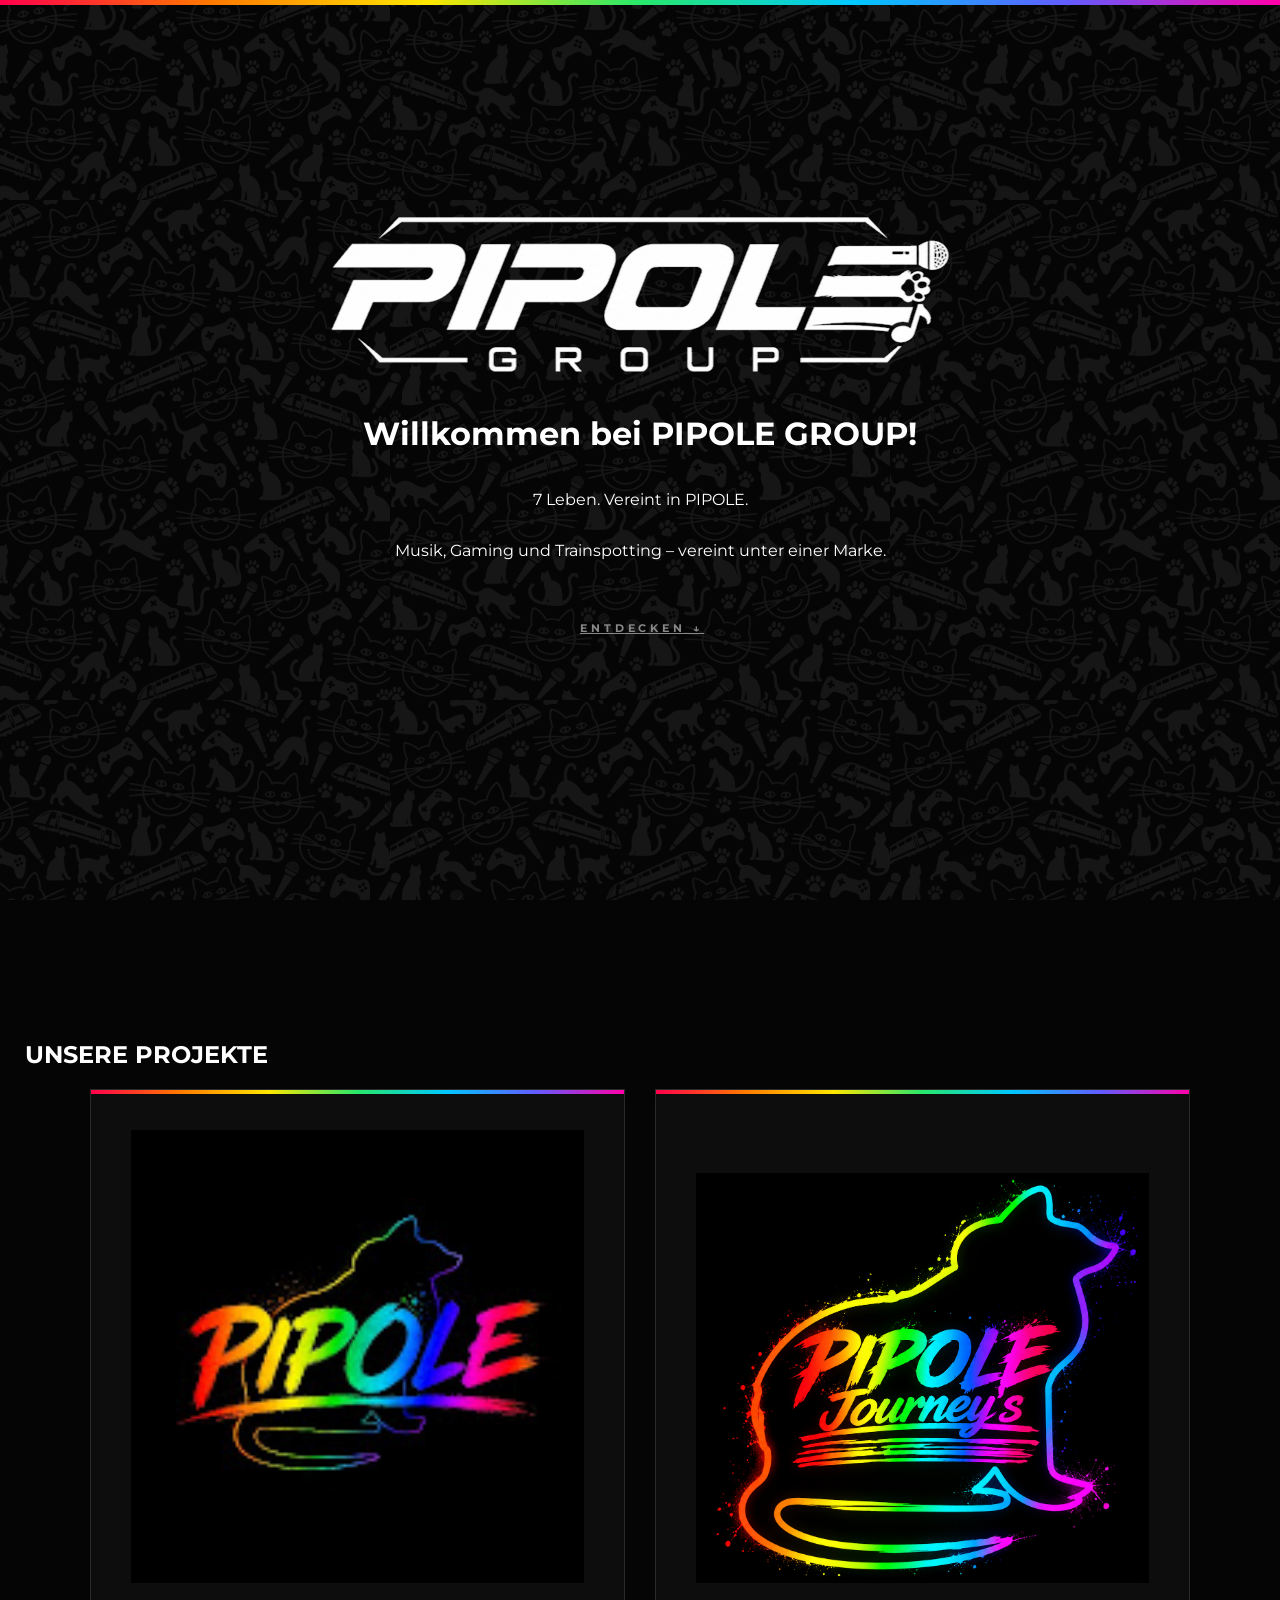
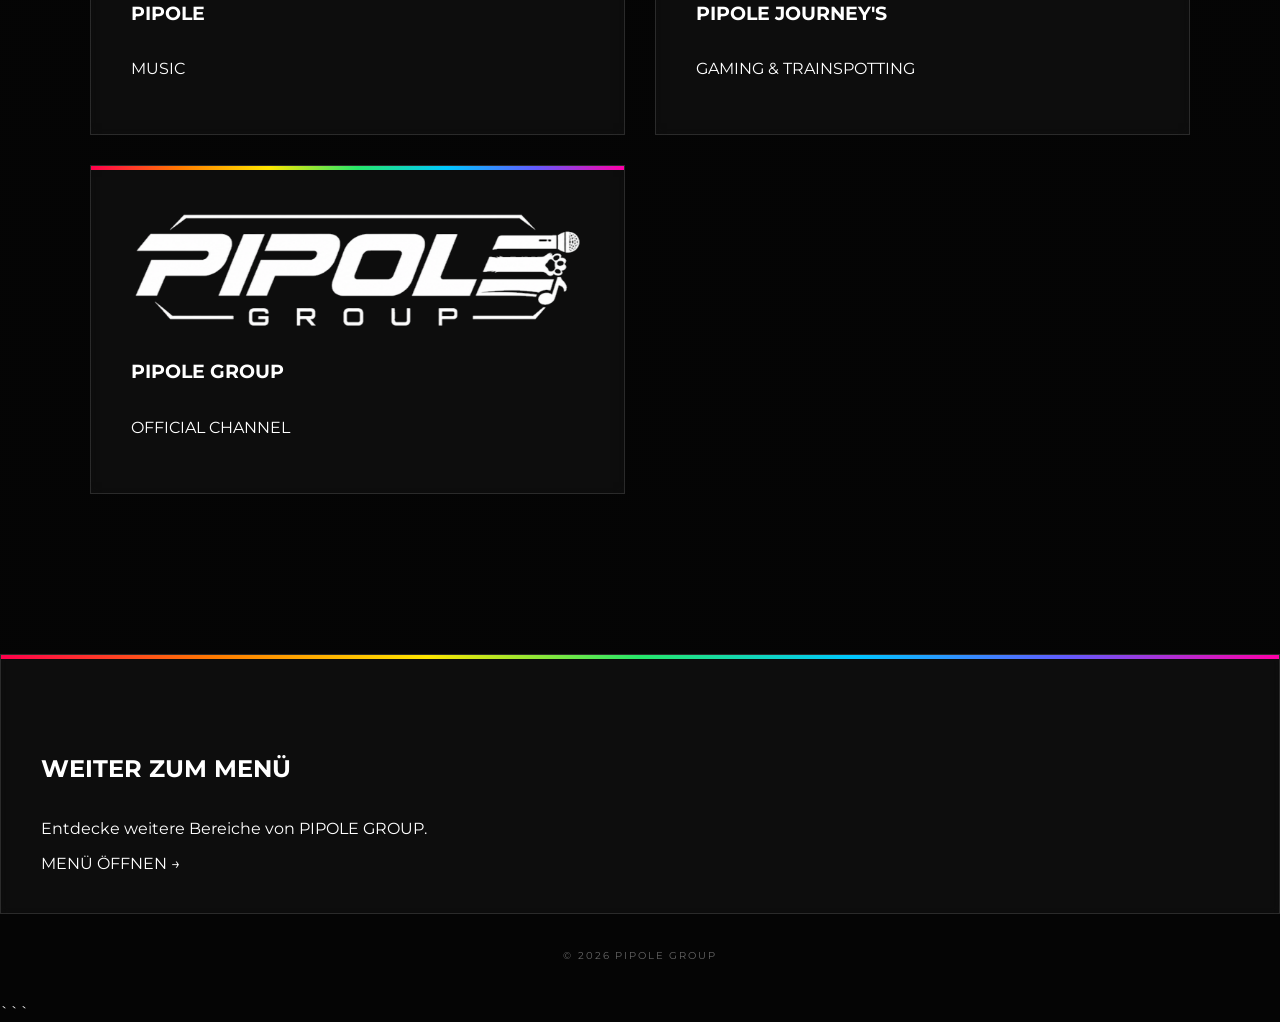
==== index.html @ 00ad6dae "Update index.html" ====
<!DOCTYPE html>
<html lang="de">
<head>
    <meta charset="UTF-8">
    <meta name="viewport" content="width=device-width, initial-scale=1.0">
    <title>PIPOLE GROUP</title>
    <link rel="stylesheet" href="style.css">
</head>
<body>

    <div class="rainbow-bar"></div>

    <!-- STARTBEREICH -->
    <header class="hero">
        <a href="index.html" class="logo-link">
            <img
                src="assets/pipole-group-logo.png"
                alt="PIPOLE GROUP Logo"
                class="main-logo"
            >
        </a>

        <h1>Willkommen bei PIPOLE GROUP!</h1>

        <p class="hero-slogan">7 Leben. Vereint in PIPOLE.</p>

        <p>
            Musik, Gaming und Trainspotting – vereint unter einer Marke.
        </p>

        <a href="#projects" class="scroll-hint">
            ENTDECKEN ↓
        </a>
    </header>

    <!-- PROJEKTE -->
    <section class="projects" id="projects">

        <h2>UNSERE PROJEKTE</h2>

        <div class="project-grid">

            <!-- PIPOLE MUSIC -->
            <a
                href="https://www.youtube.com/@pipolemusic"
                class="project-card"
                target="_blank"
                rel="noopener noreferrer"
            >
                <img
                    src="assets/PPLMusic_Logo.jpg"
                    alt="PIPOLE Music Logo"
                >

                <h3>PIPOLE</h3>
                <p>MUSIC</p>
            </a>

            <!-- PIPOLE JOURNEY'S -->
            <a
                href="https://www.youtube.com/@pipolejourney"
                class="project-card"
                target="_blank"
                rel="noopener noreferrer"
            >
                <img
                    src="assets/PPLJrns_Logo.jpg"
                    alt="PIPOLE Journey's Logo"
                >

                <h3>PIPOLE JOURNEY'S</h3>
                <p>GAMING &amp; TRAINSPOTTING</p>
            </a>

            <!-- PIPOLE GROUP -->
            <a
                href="https://www.youtube.com/@pipolegroup"
                class="project-card"
                target="_blank"
                rel="noopener noreferrer"
            >
                <img
                    src="assets/pipole-group-logo.png"
                    alt="PIPOLE GROUP Logo"
                >

                <h3>PIPOLE GROUP</h3>
                <p>OFFICIAL CHANNEL</p>
            </a>

        </div>
    </section>

    <!-- MENÜ-KACHEL -->
    <section class="menu-entry">
        <a href="menu.html" class="project-card menu-card">

            <h2>WEITER ZUM MENÜ</h2>

            <p>
                Entdecke weitere Bereiche von PIPOLE GROUP.
            </p>

            <span class="menu-arrow">MENÜ ÖFFNEN →</span>

        </a>
    </section>

    <!-- FOOTER -->
    <footer>
        <p>&copy; 2026 PIPOLE GROUP</p>
    </footer>

</body>
</html>
```
---- style.css ----
@import url('https://fonts.googleapis.com/css2?family=Montserrat:wght@400;500;600;700;800;900&display=swap');

:root {
    --black: #050505;
    --white: #ffffff;
    --grey: #9a9a9a;

    --rainbow: linear-gradient(
        90deg,
        #ff004c,
        #ff7a00,
        #ffe600,
        #27e86b,
        #00c8ff,
        #625cff,
        #ff00a8
    );
}


/* =========================
   GRUNDLAYOUT
========================= */

* {
    box-sizing: border-box;
}

html {
    scroll-behavior: smooth;
}

body {
    margin: 0;
    min-height: 100vh;

    background: #050505;
    color: var(--white);

    font-family: 'Montserrat', Arial, sans-serif;

    overflow-x: hidden;

    position: relative;
}


/* =========================
   HINTERGRUND-MUSTER
========================= */

body::before {

    content: "";

    position: fixed;

    inset: 0;

    background-image:
        url("assets/Muster_Silhouetten.png");

    background-size: 500px auto;

    background-repeat: repeat;

    background-position: center;

    opacity: 0.07;

    z-index: 0;

    pointer-events: none;
}


/* =========================
   RAINBOW BAR
========================= */

.rainbow-bar {

    position: fixed;

    top: 0;
    left: 0;

    width: 100%;
    height: 5px;

    background: var(--rainbow);

    z-index: 100;
}


/* =========================
   HERO
========================= */

.hero {

    min-height: 100vh;

    display: flex;

    flex-direction: column;

    align-items: center;

    justify-content: center;

    text-align: center;

    padding: 40px 25px 100px;

    position: relative;

    z-index: 1;
}


/* =========================
   LOGO
========================= */

.logo-link {

    display: flex;

    align-items: center;

    justify-content: center;

    text-decoration: none;

    cursor: pointer;
}

.logo-container {

    width: min(750px, 90vw);

    display: flex;

    justify-content: center;

    align-items: center;
}

.logo {

    width: 100%;

    max-height: 300px;

    object-fit: contain;

    filter:
        drop-shadow(
            0 0 25px rgba(255,255,255,0.08)
        );

    transition:
        transform 0.3s ease,
        filter 0.3s ease;
}


/* Logo-Hover */

.logo-link:hover .logo {

    transform: scale(1.03);

    filter:
        drop-shadow(
            0 0 35px rgba(255,255,255,0.18)
        );
}


/* =========================
   ENTDECKEN
========================= */

.scroll-hint {

    margin-top: 45px;

    color: #888;

    font-size: 0.7rem;

    font-weight: 700;

    letter-spacing: 0.35em;

    padding-left: 0.35em;

    animation:
        hintPulse 2s ease-in-out infinite;
}


@keyframes hintPulse {

    0%,
    100% {
        opacity: 0.45;
    }

    50% {
        opacity: 1;
    }
}


/* =========================
   PROJEKTE
========================= */

.projects {

    min-height: 100vh;

    padding: 120px 25px 160px;

    position: relative;

    z-index: 1;

    background:
        linear-gradient(
            rgba(5,5,5,0.55),
            rgba(5,5,5,0.55)
        );
}


/* =========================
   SECTION TITEL
========================= */

.section-title {

    text-align: center;

    margin-bottom: 70px;
}

.section-title span {

    display: block;

    color: #777;

    font-size: 0.7rem;

    font-weight: 700;

    letter-spacing: 0.4em;

    margin-bottom: 15px;
}

.section-title h2 {

    margin: 0;

    font-size: clamp(
        2rem,
        5vw,
        3.5rem
    );

    font-weight: 900;

    letter-spacing: 0.08em;
}


/* =========================
   PROJEKT-KARTEN
========================= */

.project-grid {

    width: min(1100px, 100%);

    margin: 0 auto;

    display: grid;

    grid-template-columns:
        repeat(2, 1fr);

    gap: 30px;
}


.project-card {

    min-height: 260px;

    padding: 40px;

    display: flex;

    flex-direction: column;

    justify-content: flex-end;

    position: relative;

    overflow: hidden;

    text-decoration: none;

    color: white;

    border:
        1px solid
        rgba(255,255,255,0.12);

    background:
        rgba(255,255,255,0.035);

    backdrop-filter: blur(5px);

    transition:
        transform 0.3s ease,
        border-color 0.3s ease,
        background 0.3s ease;
}

/* =========================
   PROJEKT-LOGOS
========================= */

.project-logo {

    position: absolute;

    top: 25px;
    right: 30px;

    width: 180px;
    height: 115px;

    object-fit: contain;

    opacity: 0.9;

    filter:
        drop-shadow(
            0 0 12px rgba(255,255,255,0.08)
        );

    transition:
        transform 0.3s ease,
        opacity 0.3s ease;
}


/* Logo-Hover */

.project-card:hover .project-logo {

    transform: scale(1.05);

    opacity: 1;
}

/* Rainbow-Linie */

.project-card::before {

    content: "";

    position: absolute;

    top: 0;
    left: 0;

    width: 100%;
    height: 4px;

    background: var(--rainbow);
}


/* Hover */

.project-card:hover {

    transform:
        translateY(-8px);

    border-color:
        rgba(255,255,255,0.35);

    background:
        rgba(255,255,255,0.07);
}


/* =========================
   PROJEKT ICON
========================= */

.project-icon {

    position: absolute;

    top: 30px;
    right: 35px;

    font-size: 3rem;

    opacity: 0.35;
}


/* =========================
   PROJEKT TEXT
========================= */

.project-content h3 {

    margin: 0;

    font-size:
        clamp(
            1.5rem,
            3vw,
            2.2rem
        );

    font-weight: 900;

    letter-spacing: 0.04em;
}

.project-content p {

    margin:
        8px 0 0;

    color: #999;

    font-size: 0.75rem;

    font-weight: 700;

    letter-spacing: 0.25em;
}

/* =========================
   MENÜ
========================= */

.menu {

    min-height: 70vh;

    padding: 120px 25px 140px;

    position: relative;

    z-index: 1;

    background:
        linear-gradient(
            rgba(5,5,5,0.55),
            rgba(5,5,5,0.55)
        );
}


/* =========================
   MENÜ-EINTRÄGE
========================= */

.menu-grid {

    width: min(1100px, 100%);

    margin: 0 auto;

    display: grid;

    grid-template-columns:
        repeat(2, 1fr);

    gap: 30px;
}


.menu-item {

    min-height: 140px;

    padding: 35px;

    display: flex;

    align-items: center;

    justify-content: center;

    position: relative;

    overflow: hidden;

    text-decoration: none;

    color: white;

    font-size: 1.1rem;

    font-weight: 900;

    letter-spacing: 0.12em;

    text-align: center;

    border:
        1px solid
        rgba(255,255,255,0.12);

    background:
        rgba(255,255,255,0.035);

    backdrop-filter: blur(5px);

    transition:
        transform 0.3s ease,
        border-color 0.3s ease,
        background 0.3s ease;
}


/* Rainbow-Linie */

.menu-item::before {

    content: "";

    position: absolute;

    top: 0;
    left: 0;

    width: 100%;
    height: 4px;

    background: var(--rainbow);
}


/* Hover */

.menu-item:hover {

    transform:
        translateY(-6px);

    border-color:
        rgba(255,255,255,0.35);

    background:
        rgba(255,255,255,0.07);
}


/* =========================
   MENÜ MOBILE
========================= */

@media (max-width: 700px) {

    .menu-grid {

        grid-template-columns:
            1fr;
    }

    .menu-item {

        min-height: 110px;

        padding: 30px;

        font-size: 0.95rem;
    }
}
/* =========================
   KONTAKT
========================= */

.contact {

    min-height: 70vh;

    padding: 120px 25px 140px;

    position: relative;

    z-index: 1;

    background:
        linear-gradient(
            rgba(5,5,5,0.55),
            rgba(5,5,5,0.55)
        );
}


/* =========================
   KONTAKT-EINTRÄGE
========================= */

.contact-grid {

    width: min(1100px, 100%);

    margin: 0 auto;

    display: grid;

    grid-template-columns:
        repeat(2, 1fr);

    gap: 30px;
}

.contact-item:first-child {

    grid-column:
        1 / -1;
}

.contact-item {

    min-height: 180px;

    padding: 35px;

    display: flex;

    flex-direction: column;

    align-items: center;

    justify-content: center;

    position: relative;

    overflow: hidden;

    text-decoration: none;

    color: white;

    text-align: center;

    border:
        1px solid
        rgba(255,255,255,0.12);

    background:
        rgba(255,255,255,0.035);

    backdrop-filter: blur(5px);

    transition:
        transform 0.3s ease,
        border-color 0.3s ease,
        background 0.3s ease;
}


/* Rainbow-Linie */

.contact-item::before {

    content: "";

    position: absolute;

    top: 0;
    left: 0;

    width: 100%;
    height: 4px;

    background: var(--rainbow);
}


/* Titel */

.contact-title {

    font-size: 1rem;

    font-weight: 900;

    letter-spacing: 0.12em;
}


/* E-Mail */

.contact-email {

    margin-top: 12px;

    color: #ffffff;

    font-size: 1rem;

    font-weight: 600;

    letter-spacing: 0.04em;
}


/* Beschreibung */

.contact-description {

    margin-top: 8px;

    color: #999;

    font-size: 0.7rem;

    font-weight: 600;

    letter-spacing: 0.08em;
}


/* Hover */

.contact-item:hover {

    transform:
        translateY(-6px);

    border-color:
        rgba(255,255,255,0.35);

    background:
        rgba(255,255,255,0.07);
}


/* =========================
   KONTAKT MOBILE
========================= */

@media (max-width: 700px) {

    .contact-grid {

        grid-template-columns:
            1fr;
    }

    .contact-item {

        min-height: 150px;

        padding: 30px;
    }

    .contact-email {

        font-size: 0.9rem;
    }
}

/* =========================
   FOOTER
========================= */

footer {

    position: relative;

    z-index: 2;

    padding:
        25px 20px 30px;

    text-align: center;

    color: #666;

    font-size: 0.65rem;

    letter-spacing: 0.18em;

    background: #050505;
}


/* =========================
   MOBILE
========================= */

@media (max-width: 700px) {

    .project-grid {

        grid-template-columns:
            1fr;
    }

    .project-card {

        min-height: 220px;

        padding: 30px;
    }

    .section-title {

        margin-bottom: 45px;
    }

    .scroll-hint {

        margin-top: 30px;
    }
}
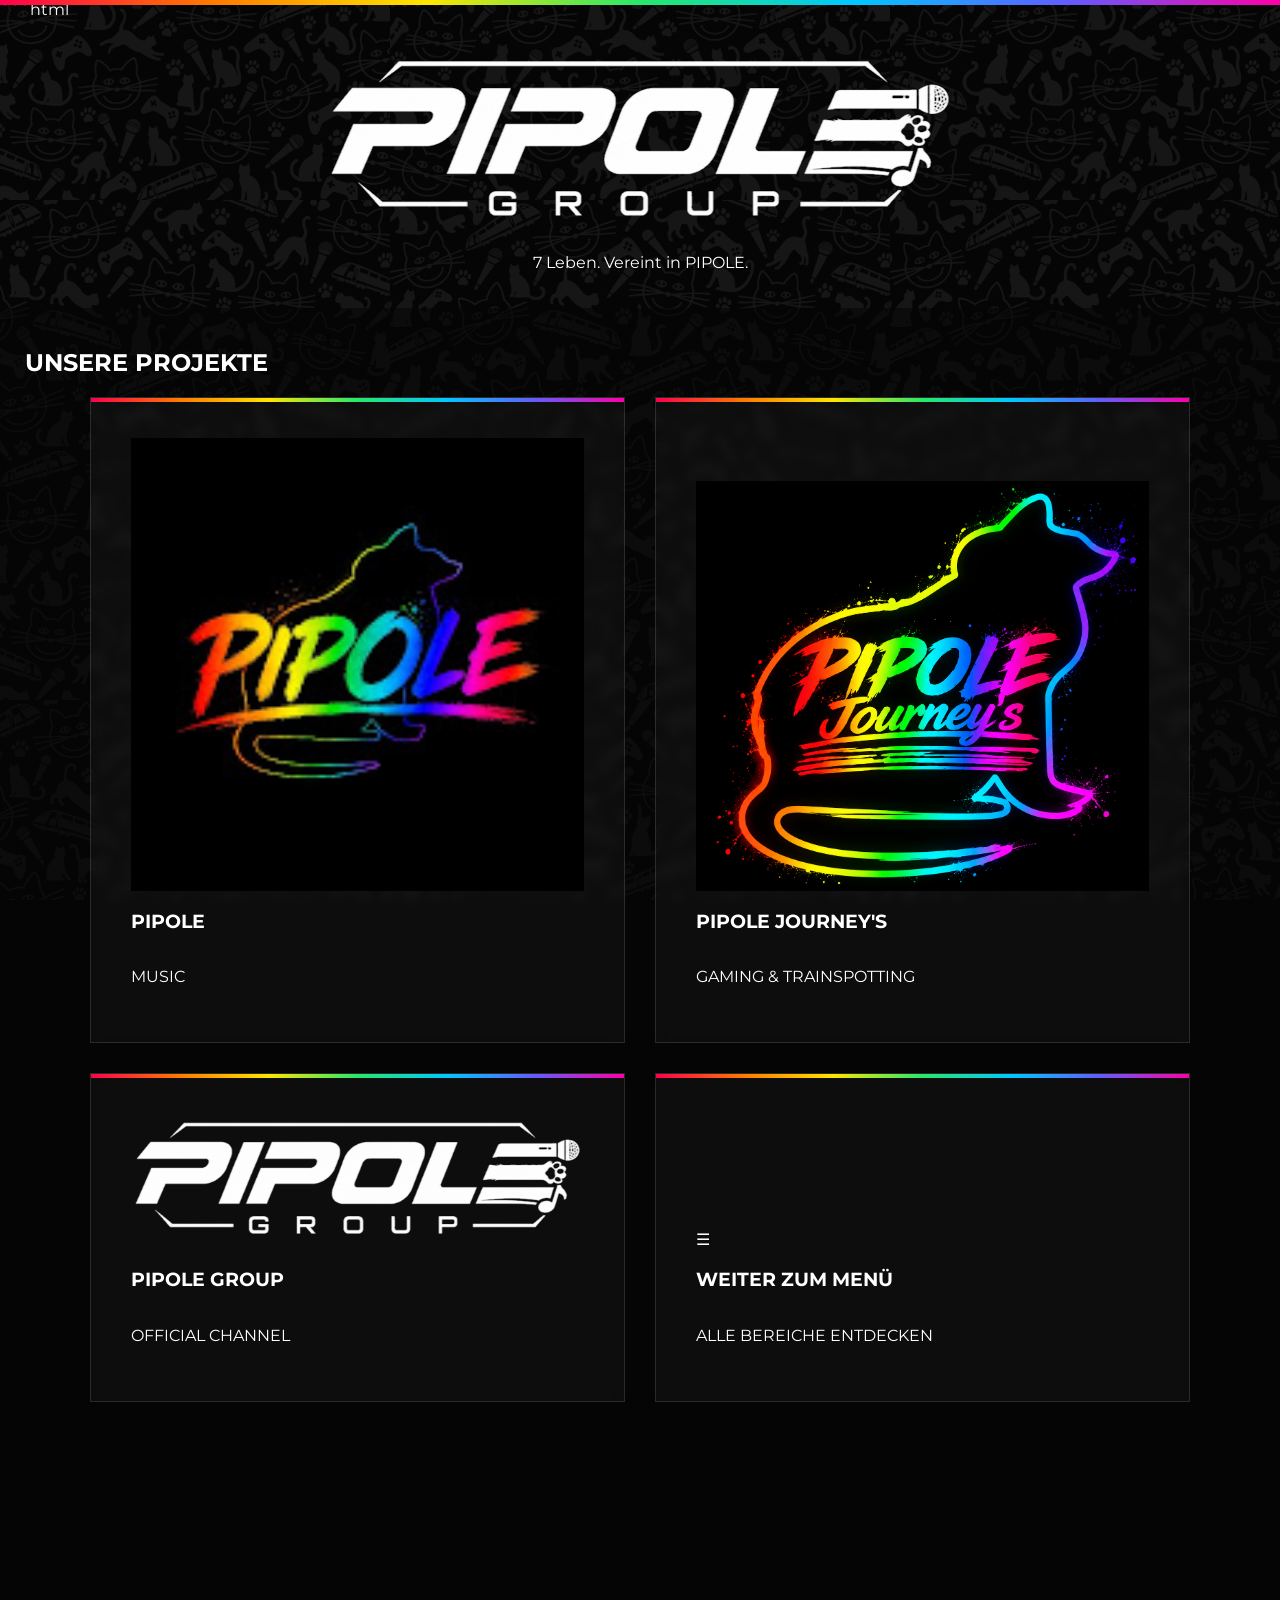
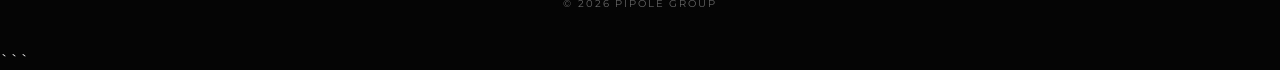
==== commit b2151ad5: "Update index.html" ====
--- a/index.html
+++ b/index.html
@@ -1,3 +1,4 @@
+```html
 <!DOCTYPE html>
 <html lang="de">
 <head>
@@ -10,9 +11,9 @@
 
     <div class="rainbow-bar"></div>
 
-    <!-- STARTBEREICH -->
-    <header class="hero">
-        <a href="index.html" class="logo-link">
+    <!-- LOGO UND SLOGAN -->
+    <header class="hero" style="min-height: auto; padding-top: 30px; padding-bottom: 20px;">
+        <a href="https://www.pipole.de/" class="logo-link">
             <img
                 src="assets/pipole-group-logo.png"
                 alt="PIPOLE GROUP Logo"
@@ -20,21 +21,11 @@
             >
         </a>
 
-        <h1>Willkommen bei PIPOLE GROUP!</h1>
-
         <p class="hero-slogan">7 Leben. Vereint in PIPOLE.</p>
-
-        <p>
-            Musik, Gaming und Trainspotting – vereint unter einer Marke.
-        </p>
-
-        <a href="#projects" class="scroll-hint">
-            ENTDECKEN ↓
-        </a>
     </header>
 
-    <!-- PROJEKTE -->
-    <section class="projects" id="projects">
+    <!-- PROJEKTE UND MENÜ -->
+    <section class="projects" id="projects" style="padding-top: 20px;">
 
         <h2>UNSERE PROJEKTE</h2>
 
@@ -51,7 +42,6 @@
                     src="assets/PPLMusic_Logo.jpg"
                     alt="PIPOLE Music Logo"
                 >
-
                 <h3>PIPOLE</h3>
                 <p>MUSIC</p>
             </a>
@@ -67,7 +57,6 @@
                     src="assets/PPLJrns_Logo.jpg"
                     alt="PIPOLE Journey's Logo"
                 >
-
                 <h3>PIPOLE JOURNEY'S</h3>
                 <p>GAMING &amp; TRAINSPOTTING</p>
             </a>
@@ -83,27 +72,18 @@
                     src="assets/pipole-group-logo.png"
                     alt="PIPOLE GROUP Logo"
                 >
-
                 <h3>PIPOLE GROUP</h3>
                 <p>OFFICIAL CHANNEL</p>
             </a>
 
+            <!-- MENÜ -->
+            <a href="menu.html" class="project-card">
+                <div class="menu-icon" aria-hidden="true">☰</div>
+                <h3>WEITER ZUM MENÜ</h3>
+                <p>ALLE BEREICHE ENTDECKEN</p>
+            </a>
+
         </div>
-    </section>
-
-    <!-- MENÜ-KACHEL -->
-    <section class="menu-entry">
-        <a href="menu.html" class="project-card menu-card">
-
-            <h2>WEITER ZUM MENÜ</h2>
-
-            <p>
-                Entdecke weitere Bereiche von PIPOLE GROUP.
-            </p>
-
-            <span class="menu-arrow">MENÜ ÖFFNEN →</span>
-
-        </a>
     </section>
 
     <!-- FOOTER -->
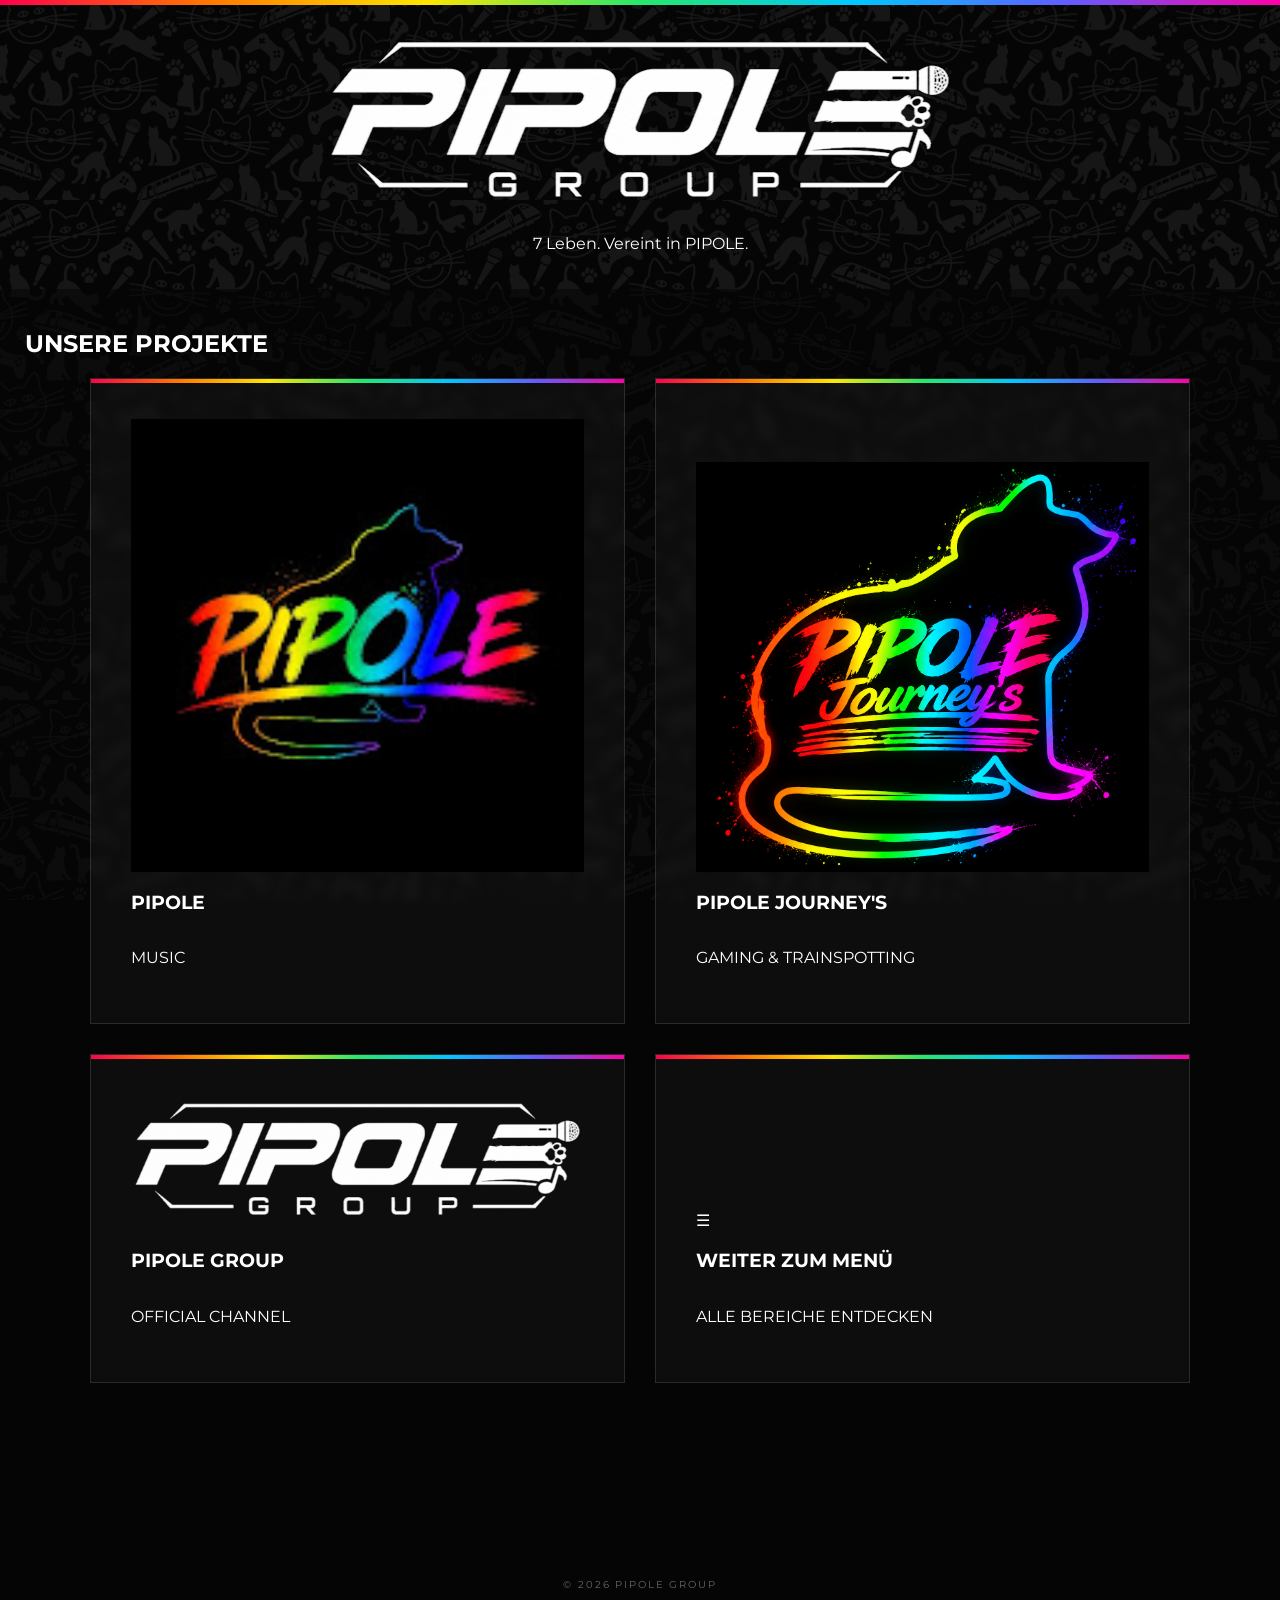
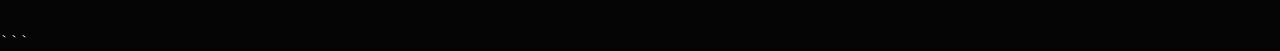
==== commit 65b12586: "Update index.html" ====
--- a/index.html
+++ b/index.html
@@ -1,4 +1,3 @@
-```html
 <!DOCTYPE html>
 <html lang="de">
 <head>
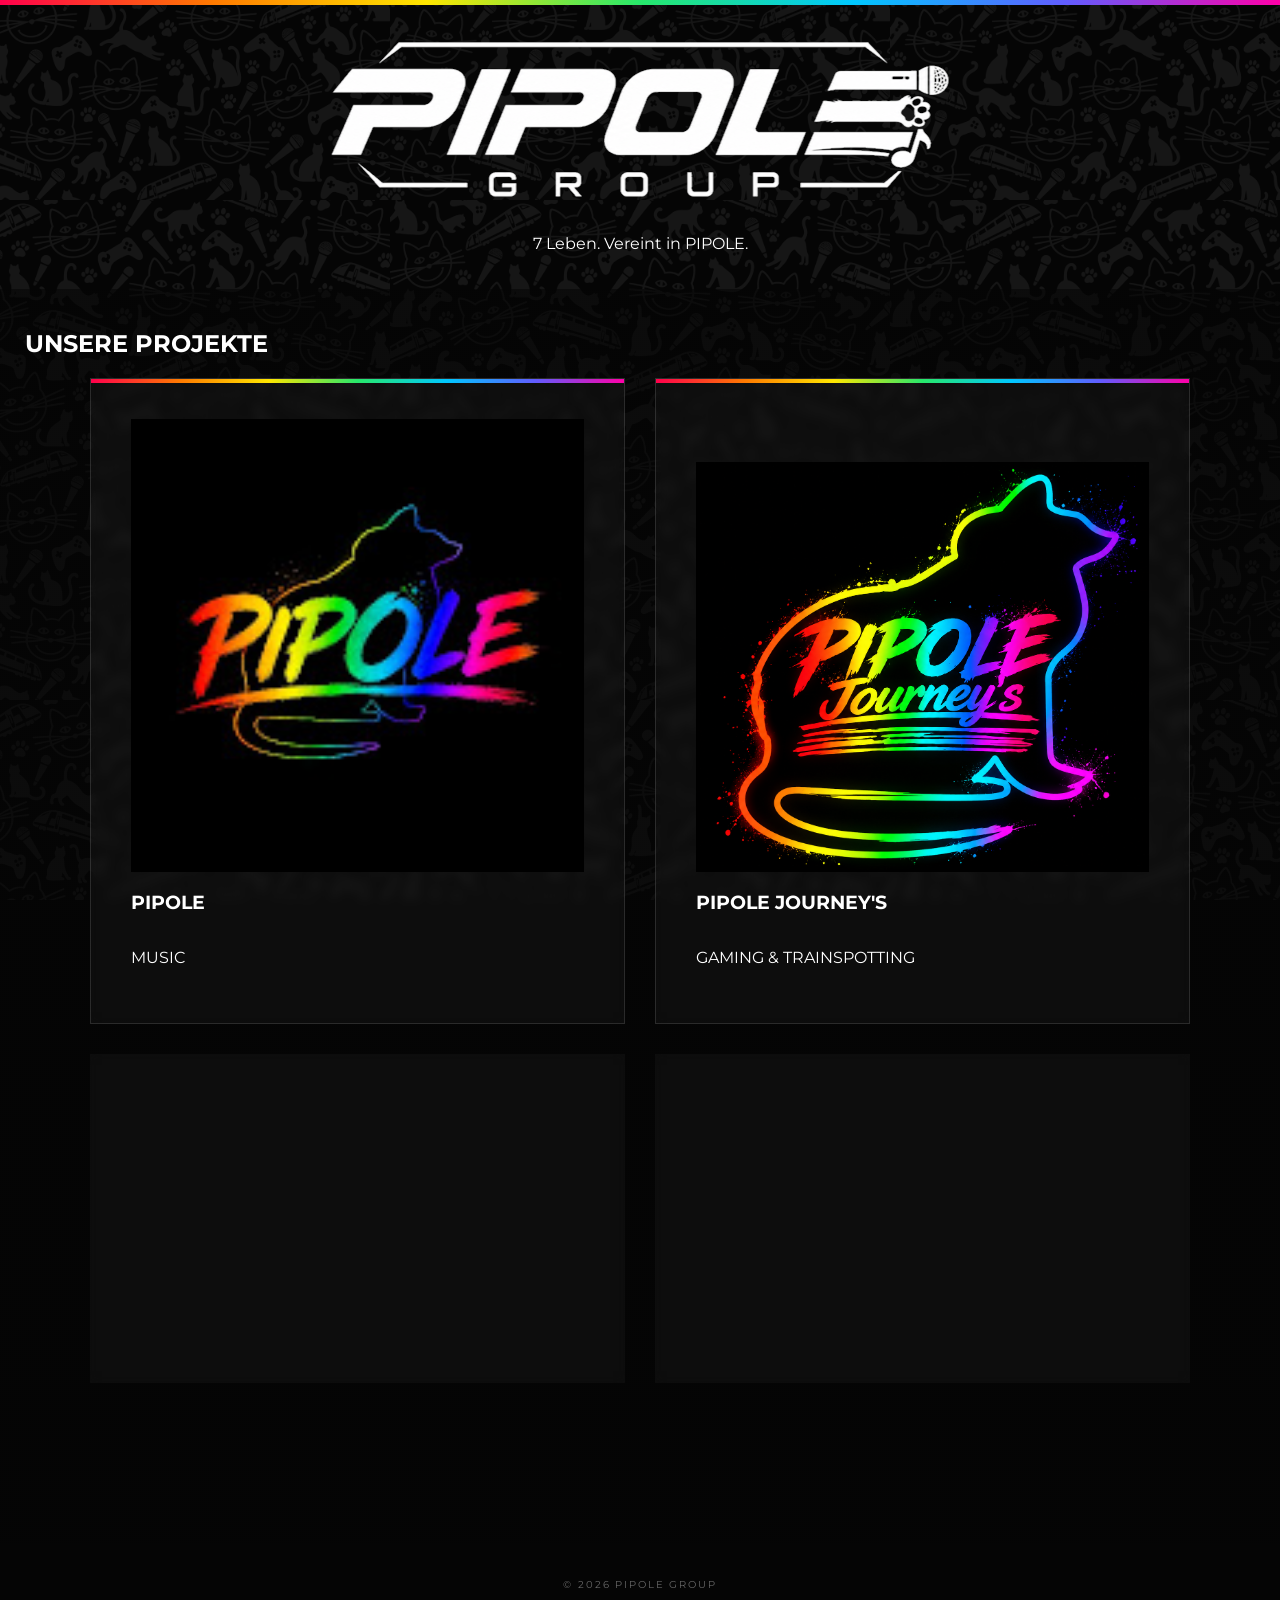
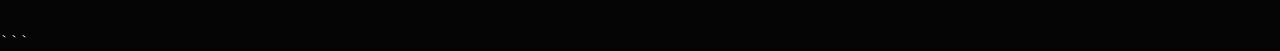
==== commit 678dc990: "Update index.html" ====
--- a/index.html
+++ b/index.html
@@ -76,7 +76,7 @@
             </a>
 
             <!-- MENÜ -->
-            <a href="menu.html" class="project-card">
+            <a href="/menu" class="project-card">
                 <div class="menu-icon" aria-hidden="true">☰</div>
                 <h3>WEITER ZUM MENÜ</h3>
                 <p>ALLE BEREICHE ENTDECKEN</p>
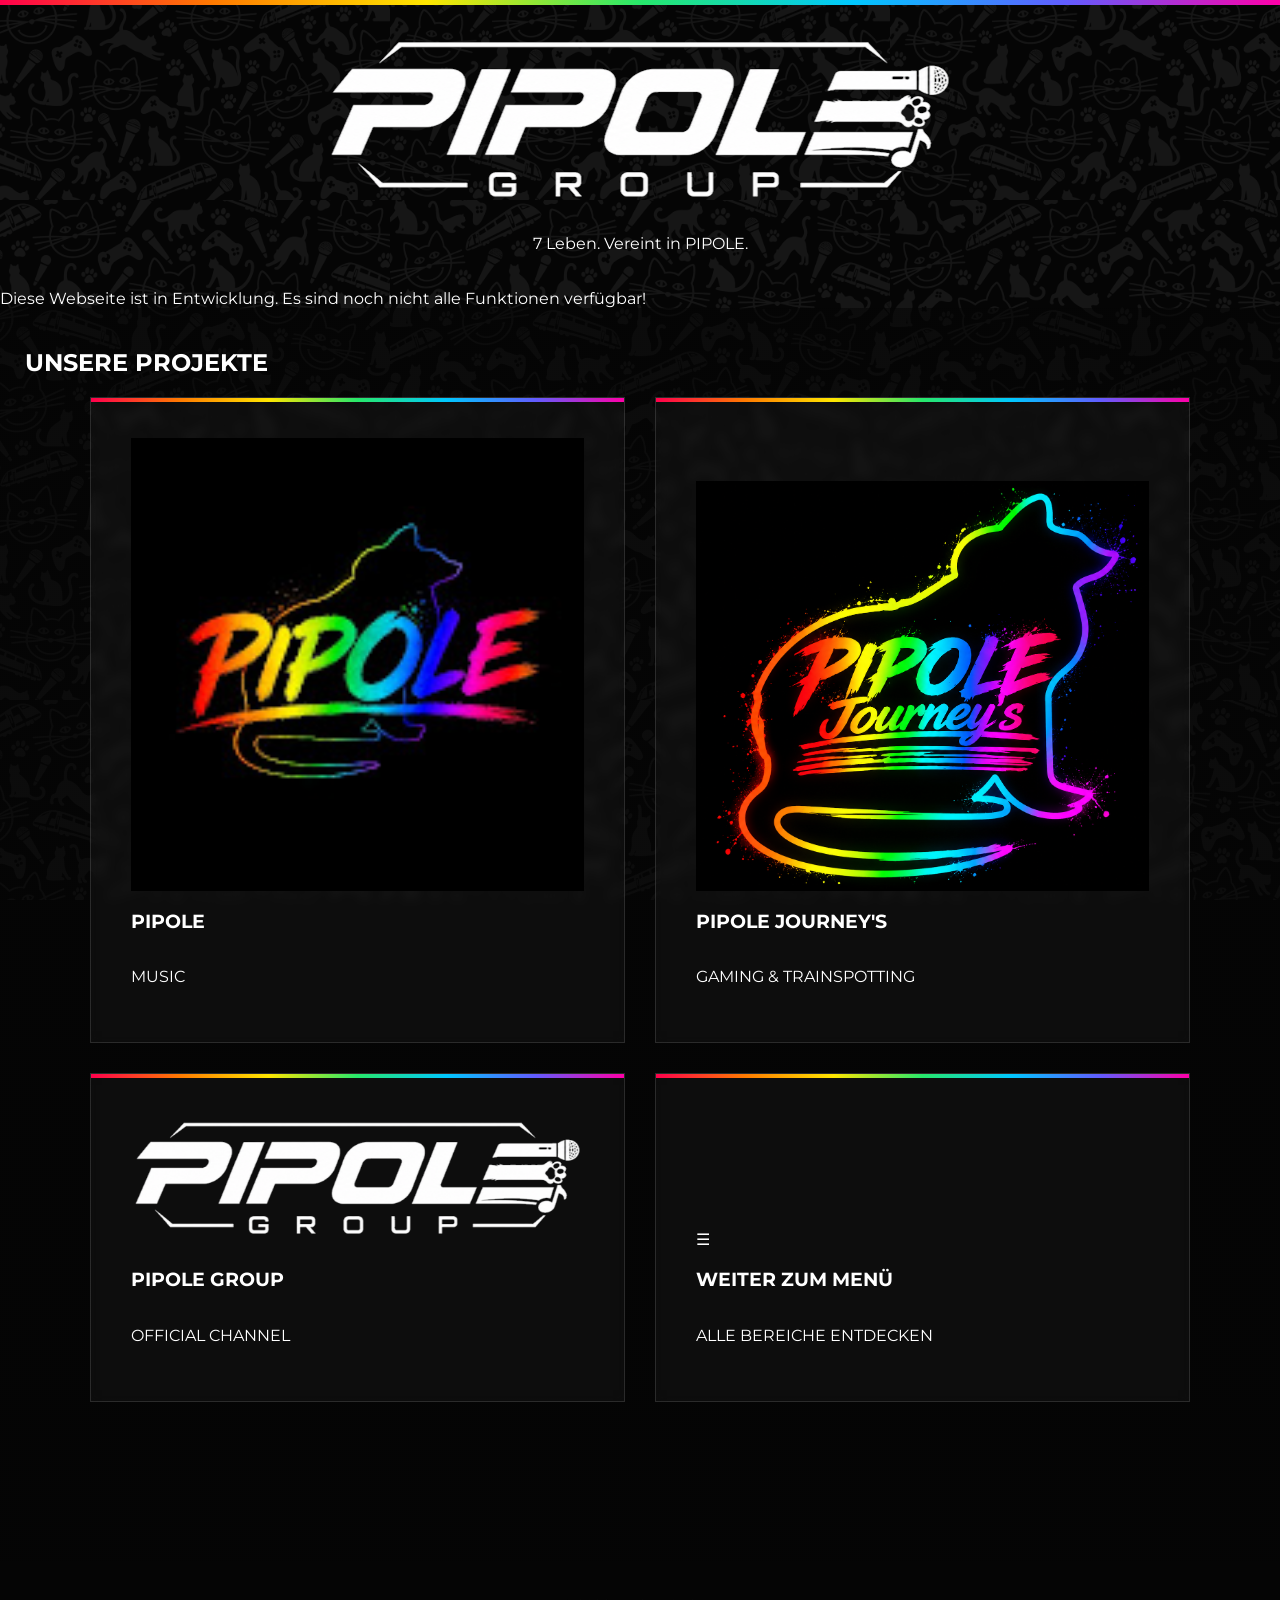
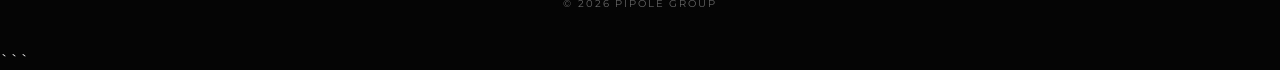
==== commit f335f69a: "Update index.html" ====
--- a/index.html
+++ b/index.html
@@ -22,6 +22,10 @@
 
         <p class="hero-slogan">7 Leben. Vereint in PIPOLE.</p>
     </header>
+
+    <div class="development-notice">
+        Diese Webseite ist in Entwicklung. Es sind noch nicht alle Funktionen verfügbar!
+    </div>
 
     <!-- PROJEKTE UND MENÜ -->
     <section class="projects" id="projects" style="padding-top: 20px;">
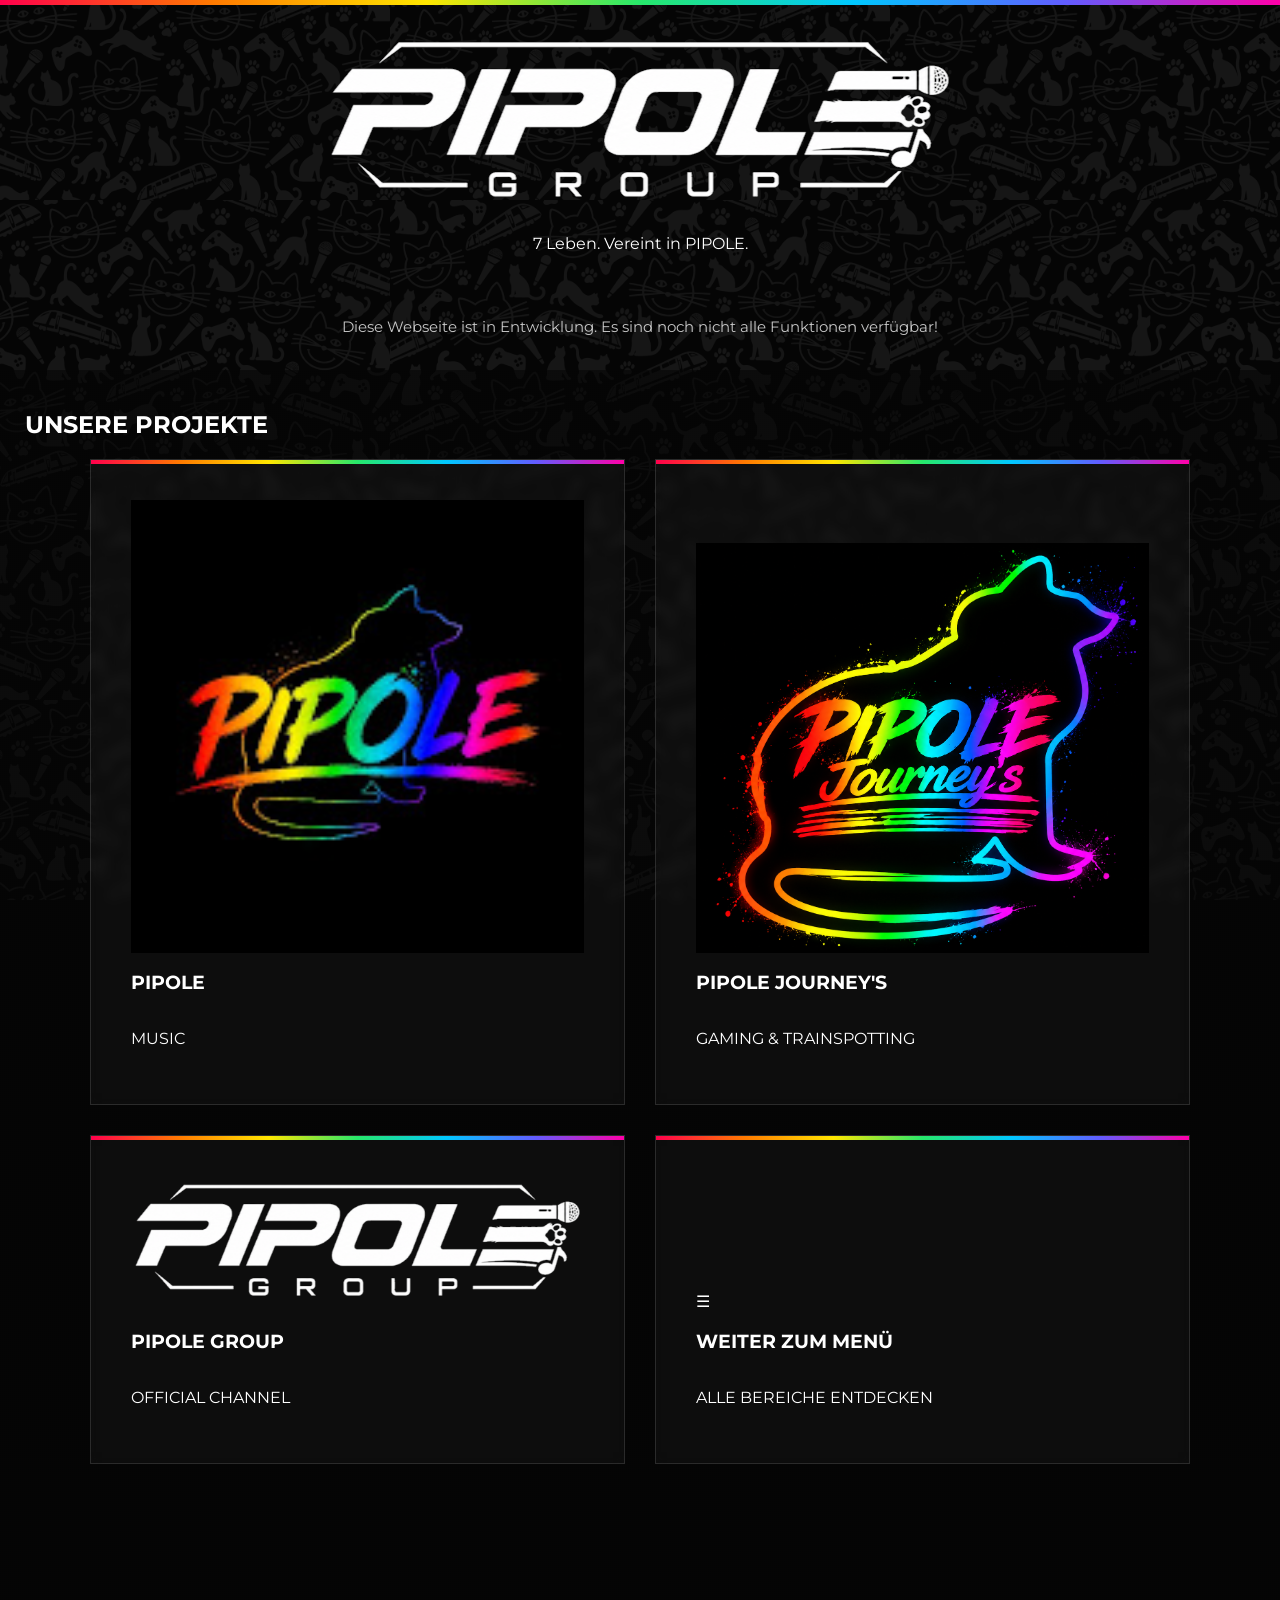
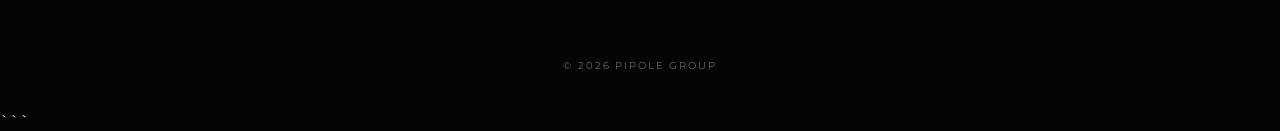
==== commit e2f741b2: "Update index.html" ====
--- a/index.html
+++ b/index.html
@@ -23,7 +23,7 @@
         <p class="hero-slogan">7 Leben. Vereint in PIPOLE.</p>
     </header>
 
-    <div class="development-notice">
+    <div style="margin: 25px auto 30px; padding: 0 15px; color: #c5c5c5; text-align: center; font-size: 0.95rem; line-height: 1.7;">
         Diese Webseite ist in Entwicklung. Es sind noch nicht alle Funktionen verfügbar!
     </div>
 
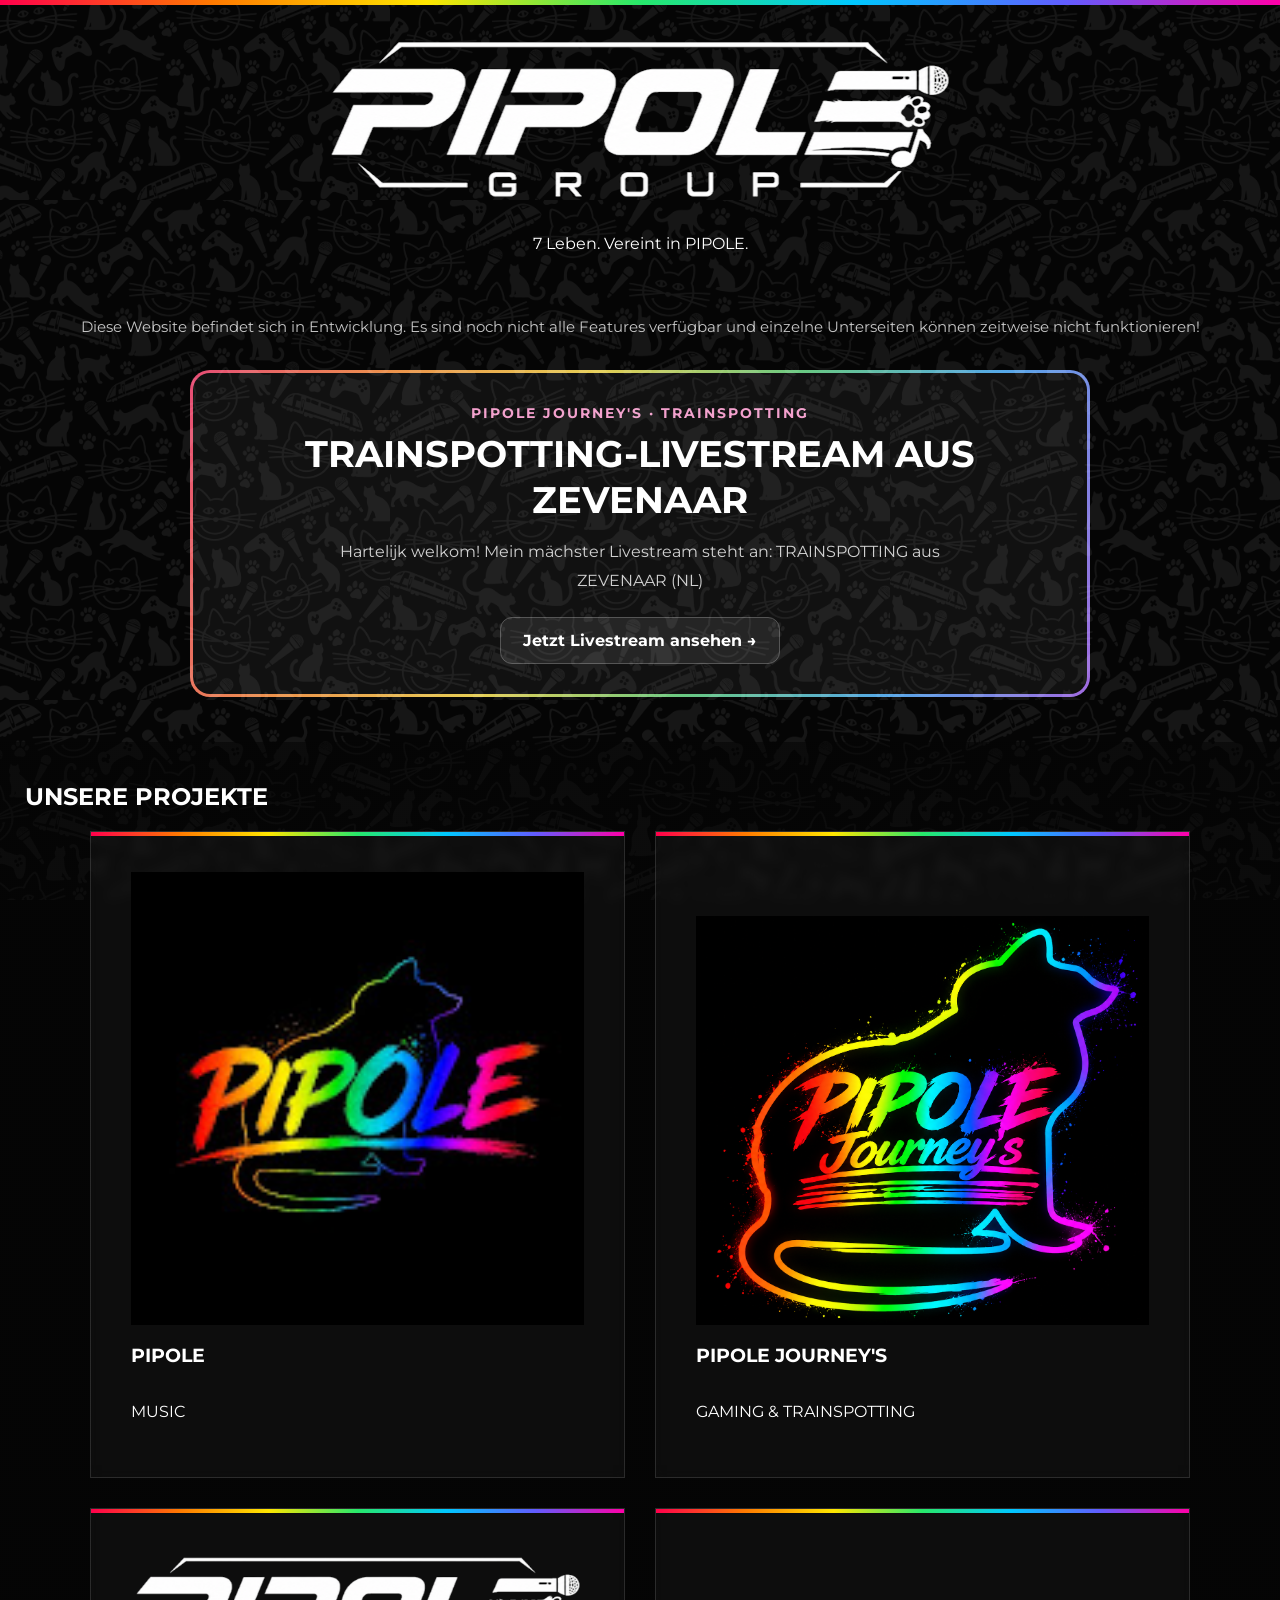
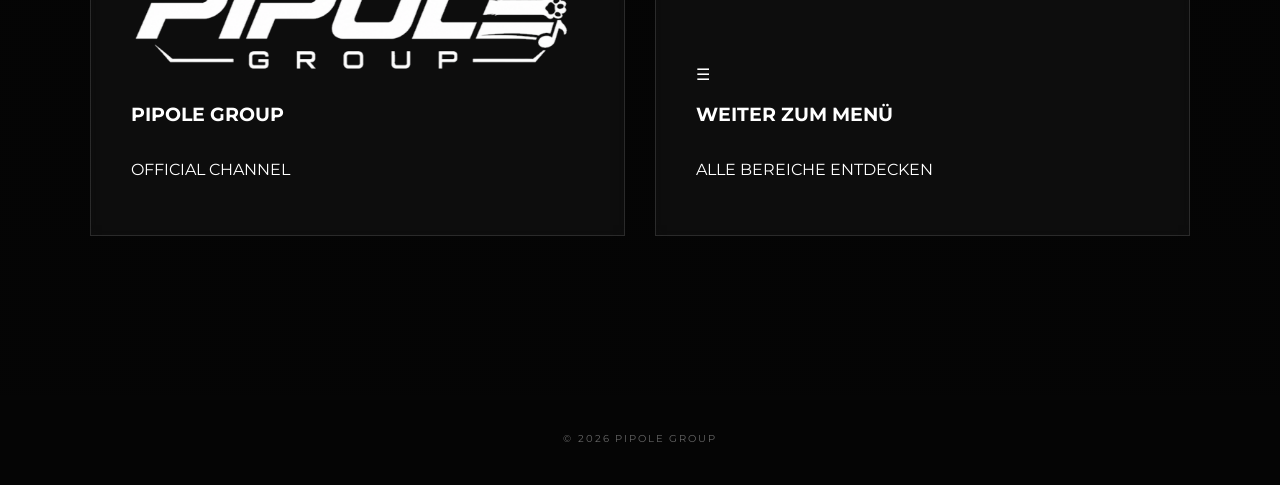
==== commit ba2ac7ea: "Update index.html" ====
--- a/index.html
+++ b/index.html
@@ -1,3 +1,4 @@
+
 <!DOCTYPE html>
 <html lang="de">
 <head>
@@ -5,6 +6,107 @@
     <meta name="viewport" content="width=device-width, initial-scale=1.0">
     <title>PIPOLE GROUP</title>
     <link rel="stylesheet" href="style.css">
+
+    <style>
+        .modding-ad {
+            display: block;
+            width: min(900px, calc(100% - 32px));
+            margin: 15px auto 45px;
+            padding: 3px;
+            border-radius: 20px;
+            background: linear-gradient(
+                110deg,
+                #e64c76,
+                #ed934b,
+                #e7cf55,
+                #69c982,
+                #55a8e8,
+                #a16ae0
+            );
+            box-sizing: border-box;
+            color: inherit;
+            text-decoration: none;
+            transition: transform 0.2s ease;
+        }
+
+        .modding-ad:hover {
+            transform: translateY(-3px);
+        }
+
+        .modding-ad-content {
+            padding: 30px 25px;
+            border-radius: 17px;
+            background: #111;
+            color: #fff;
+            text-align: center;
+        }
+
+        .modding-ad-label {
+            display: inline-block;
+            margin-bottom: 10px;
+            color: #f3a0cd;
+            font-size: 0.85rem;
+            font-weight: bold;
+            letter-spacing: 2px;
+        }
+
+        .modding-ad-content h2 {
+            margin: 0 0 15px;
+            font-size: clamp(1.6rem, 4vw, 2.3rem);
+            line-height: 1.25;
+        }
+
+        .modding-ad-content p {
+            max-width: 680px;
+            margin: 0 auto 22px;
+            color: #d0d0d0;
+            line-height: 1.8;
+        }
+
+        .modding-ad-button {
+            display: inline-block;
+            padding: 13px 22px;
+            border: 1px solid #555;
+            border-radius: 12px;
+            background: #252525;
+            color: #fff;
+            font-weight: bold;
+            text-decoration: none;
+            transition: background 0.2s, border-color 0.2s;
+        }
+
+        .modding-ad:hover .modding-ad-button {
+            background: #353535;
+            border-color: #f3a0cd;
+        }
+
+        @media (max-width: 520px) {
+            .modding-ad {
+                width: calc(100% - 24px);
+                margin-bottom: 35px;
+            }
+
+            .modding-ad-content {
+                padding: 25px 17px;
+            }
+
+            .modding-ad-button {
+                display: block;
+                padding: 13px 12px;
+            }
+        }
+
+        @media (prefers-reduced-motion: reduce) {
+            .modding-ad,
+            .modding-ad-button {
+                transition: none;
+            }
+
+            .modding-ad:hover {
+                transform: none;
+            }
+        }
+    </style>
 </head>
 <body>
 
@@ -24,8 +126,33 @@
     </header>
 
     <div style="margin: 25px auto 30px; padding: 0 15px; color: #c5c5c5; text-align: center; font-size: 0.95rem; line-height: 1.7;">
-        Diese Webseite ist in Entwicklung. Es sind noch nicht alle Funktionen verfügbar!
+        Diese Website befindet sich in Entwicklung.
+        Es sind noch nicht alle Features verfügbar und einzelne Unterseiten können zeitweise nicht funktionieren!
     </div>
+
+    <!-- TRAINSPOTTING-LIVESTREAM ZEVENAAR -->
+    <a
+        class="modding-ad"
+        href="https://www.youtube.com/live/gM9-RfKEoPU?is=5uvqklFhoWi95bR8"
+        target="_blank"
+        rel="noopener noreferrer"
+        aria-label="Zum Trainspotting-Livestream aus Zevenaar auf YouTube"
+    >
+        <div class="modding-ad-content">
+            <span class="modding-ad-label">PIPOLE JOURNEY'S · TRAINSPOTTING</span>
+
+            <h2>TRAINSPOTTING-LIVESTREAM AUS ZEVENAAR</h2>
+
+            <p>
+                Hartelijk welkom! Mein mächster Livestream steht an:
+                TRAINSPOTTING aus ZEVENAAR (NL)
+            </p>
+
+            <span class="modding-ad-button">
+                Jetzt Livestream ansehen →
+            </span>
+        </div>
+    </a>
 
     <!-- PROJEKTE UND MENÜ -->
     <section class="projects" id="projects" style="padding-top: 20px;">
@@ -96,4 +223,3 @@
 
 </body>
 </html>
-```
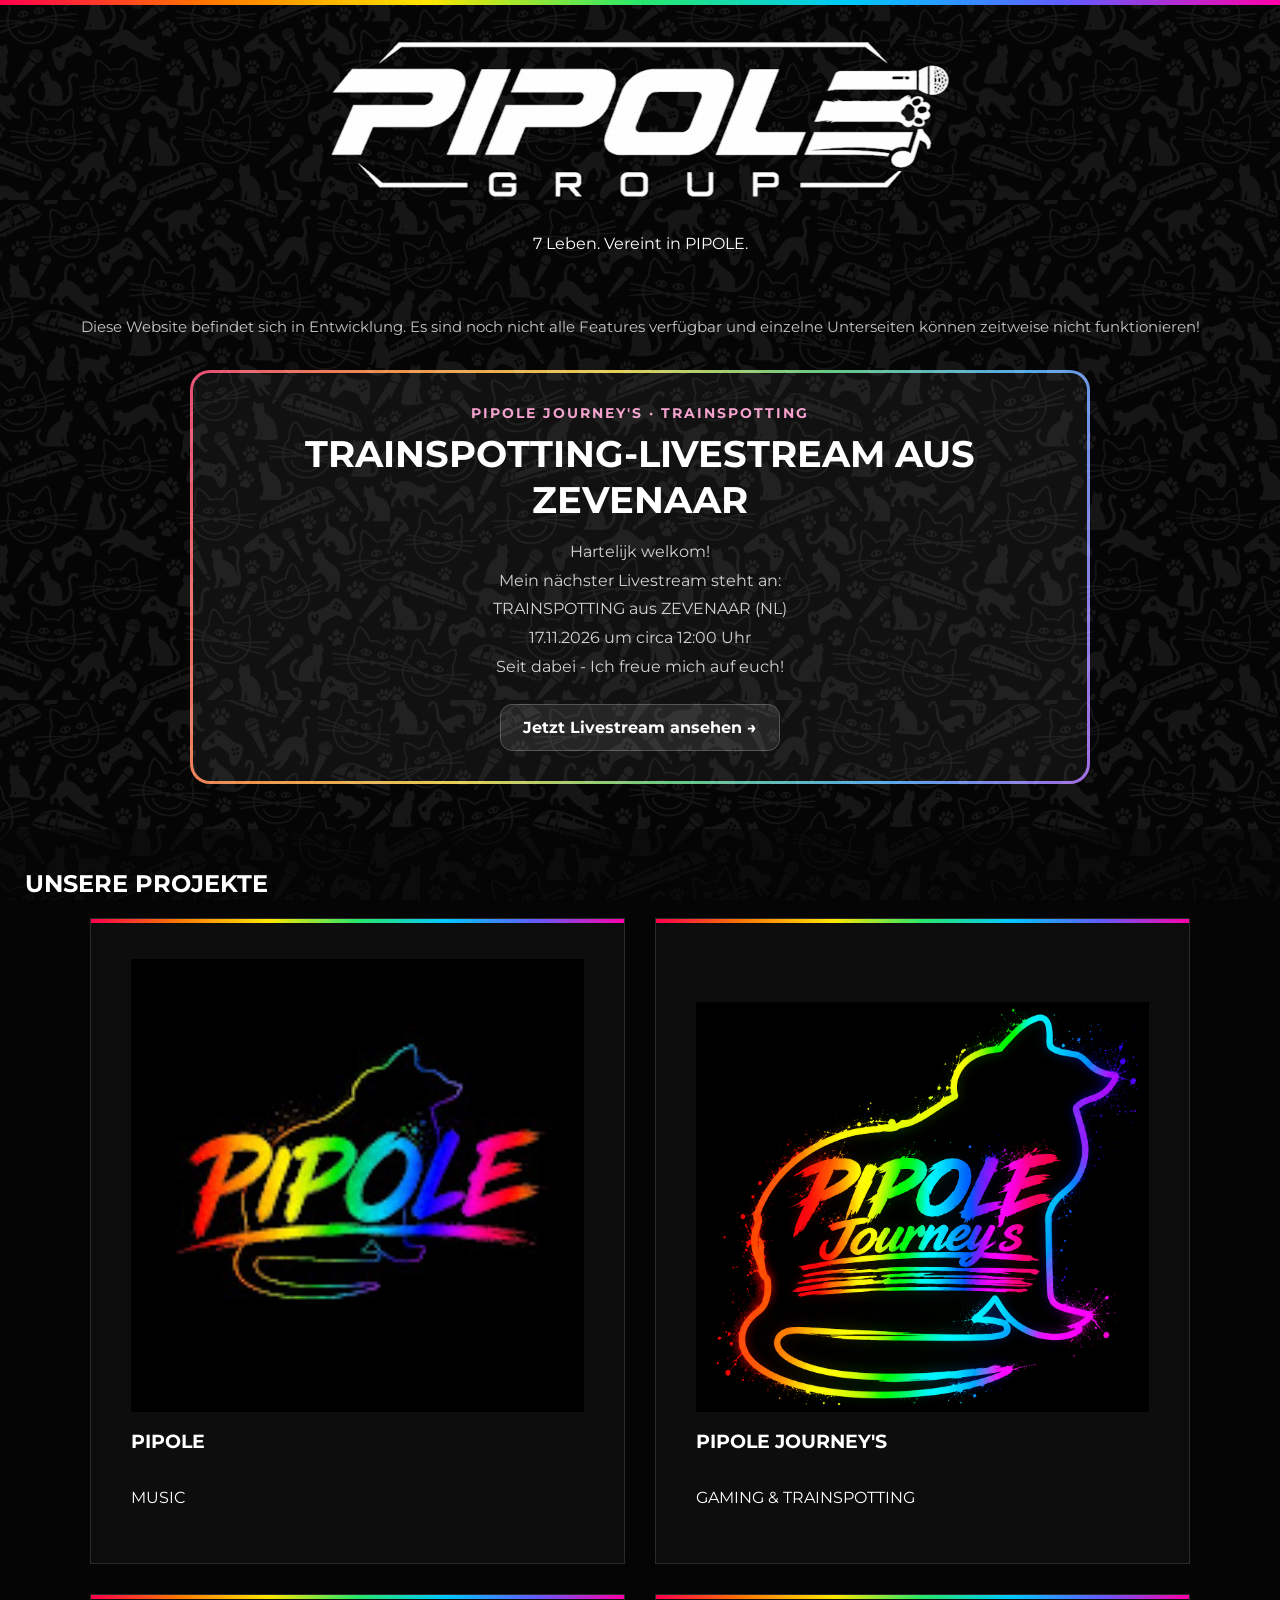
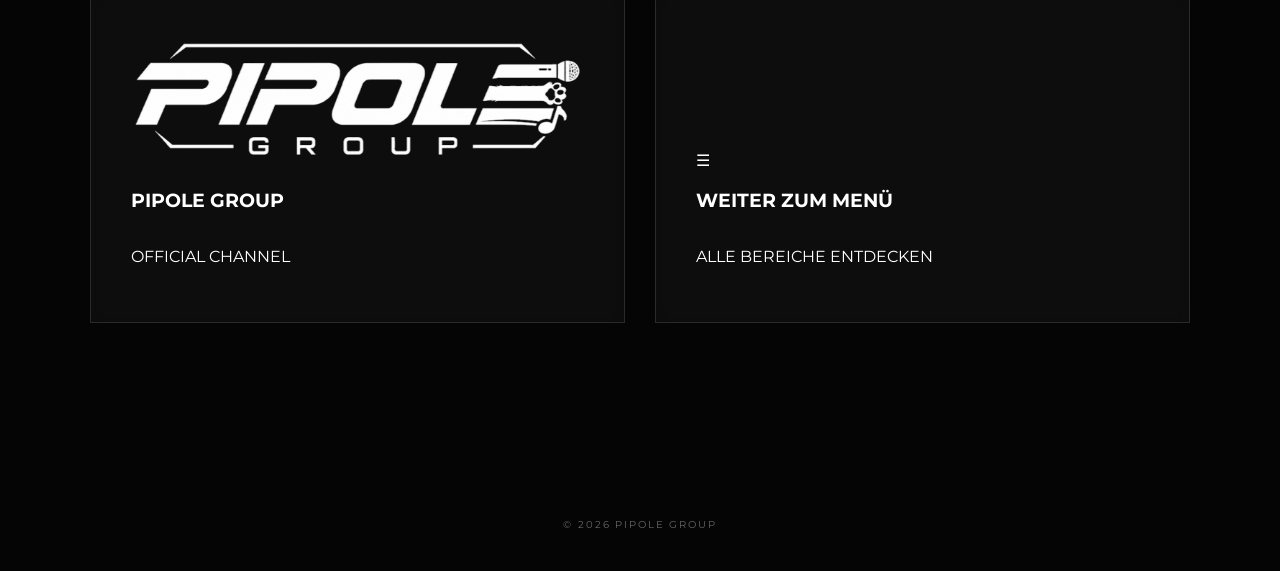
==== commit 57f91bb2: "Update index.html" ====
--- a/index.html
+++ b/index.html
@@ -144,8 +144,11 @@
             <h2>TRAINSPOTTING-LIVESTREAM AUS ZEVENAAR</h2>
 
             <p>
-                Hartelijk welkom! Mein mächster Livestream steht an:
-                TRAINSPOTTING aus ZEVENAAR (NL)
+                Hartelijk welkom!<br>
+                Mein nächster Livestream steht an:<br>
+                TRAINSPOTTING aus ZEVENAAR (NL)<br>
+                17.11.2026 um circa 12:00 Uhr<br>
+                Seit dabei - Ich freue mich auf euch!
             </p>
 
             <span class="modding-ad-button">
